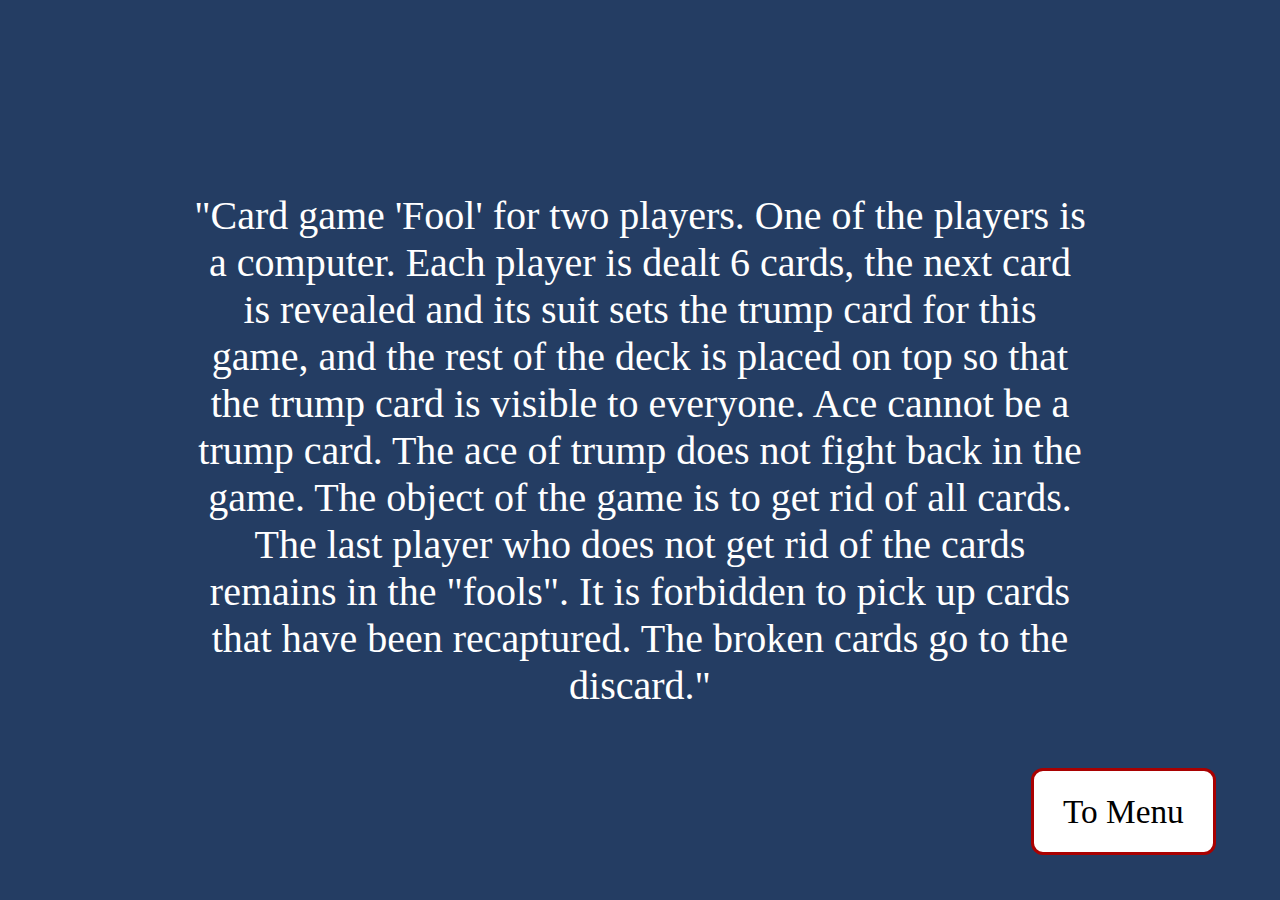
==== html/about.html @ 4045ddab "make card game fool" ====
﻿<!DOCTYPE html>
<html lang="en">
<head>
	<meta charset="UTF-8">
	<meta name="viewport" content="width=device-width, initial-scale=1.0">
	<title>Fool</title>
	<link rel="stylesheet" type="text/css" href="../css/style.css">
</head>
<body>
	<div class="info"><p>"Card game 'Fool' for two players. One of the players is a computer. Each player is dealt 6 cards, the next card is revealed and its suit sets the trump card for this game, and the rest of the deck is placed on top so that the trump card is visible to everyone. Ace cannot be a trump card. The ace of trump does not fight back in the game. The object of the game is to get rid of all cards. The last player who does not get rid of the cards remains in the "fools". It is forbidden to pick up cards that have been recaptured. The broken cards go to the discard."
	</p></div>
	<a href="menu.html" class="ToMenu">To Menu</a>
</body>
</html>
---- css/style.css ----
﻿*{
	margin: 0;
	padding: 0;
	font-size: 25pt;
	font-family: Mistral;
	height: 100%;
	width: 100%;
	background:#243d63;
}
div{
	position: absolute;
	display: inline-block;
}

a{
	text-decoration:none;
}
.info{	
	display: flex;
    	justify-content: center;
	align-items: center;
	width:100%;
	height:100%;
}
p{
	display: flex;
    	justify-content: center;
	align-items: center;
	width: 70%;
	height: 100%;
	color: white;
	text-align: center;
	font-size: 30pt;
}
#Card{
	width:100px;
	height:160px;
	padding: 0;
	border-radius: 16px;
  	background-size: 100% 100%;
	border: 1px solid #000000;
}
.Player #Card:hover{
	top:-40px;
}

.CardDeck{
	top: 40%;
	width:100px;
	height:160px;
	background-position: 50% 50%;
  	background-size: 50% 50%;
  	background-repeat: no-repeat;  
}
.Player,.Computer{
	display: flex;
	flex-wrap: nowrap;
	left: 20%;
	width: 60%;
	height: 20%;
}
.Player{
	bottom:14%;
}
.Computer{
	top: 5%;
}
.Table{
	left: 18%;
	top: 30%;
	width: 74%;
	height: 31%
}
.Attack{
	width: 100%;
	height: 50%;
}
.Defend{
	top: 5%;
	width: 100%;
	height: 50%;
}
.ToMenu{
	position: absolute;
	right: 5%;
	bottom: 5%;
}
button{	
	width: 14%;
	height: 9%;
	background: #fff;
	border-radius: 12px;
	border: 3px solid #a90101;
}
button:hover,a:hover,a.ToMenu:hover {
    background-color: #a52727; 
    color: white;
}
.Start,.About,.Author,a.ToMenu{
	display: flex;
    justify-content: center;
	align-items: center;
	position: absolute;
	background: #fff;
	color: black;
	border-radius: 12px;
	border: 3px solid #a90101;
	width: 14%;
	height: 9%;
}
.Start,.About,.Author{
	left: 43%;
}
.Take,.Stop,.Pass{
	position: absolute;
	left: 43%;
}
.Start{
	top: 25%;
}
.About{
	top: 40%;
}
.Author{
	top: 55%;
}
button.Take,button.Stop,button.Pass{
	bottom: 5%;
}
.Back{
	background-image: url("../deck/back.png");
  	background-size: 100% 100%;
}
.Turn,.MSG{
	display: flex;
    	justify-content: center;
	align-items: center;
	height: 4%;
	width: 25%;
	color: white;
	background: #4c0e30;
	left:37.5%;
	padding:0;
	margin:0;
}
.Turn{
	bottom: 6px;
}
.MSG{
	top: 25%;
	border-radius: 30px;
}

.Hearts_6{
	background-image: url("../deck/heart/h6.png");
}
.Hearts_7{
	background-image: url("../deck/heart/h7.png");
}
.Hearts_8{
	background-image: url("../deck/heart/h8.png");
}
.Hearts_9{
	background-image: url("../deck/heart/h9.png");
}
.Hearts_10{
	background-image: url("../deck/heart/h10.png");
}
.Hearts_Jack{
	background-image: url("../deck/heart/h11.png");
}
.Hearts_Queen{
	background-image: url("../deck/heart/h12.png");
}
.Hearts_King{
	background-image: url("../deck/heart/h13.png");
}
.Hearts_Ace{
	background-image: url("../deck/heart/h1.png");
}

.Clubs_6{
	background-image: url("../deck/Club/c6.png");
}
.Clubs_7{
	background-image: url("../deck/Club/c7.png");
}
.Clubs_8{
	background-image: url("../deck/Club/c8.png");
}
.Clubs_9{
	background-image: url("../deck/Club/c9.png");
}
.Clubs_10{
	background-image: url("../deck/Club/c10.png");
}
.Clubs_Jack{
	background-image: url("../deck/Club/c11.png");
}
.Clubs_Queen{
	background-image: url("../deck/Club/c12.png");
}
.Clubs_King{
	background-image: url("../deck/Club/c13.png");
}
.Clubs_Ace{
	background-image: url("../deck/Club/c1.png");
}

.Spades_6{
	background-image: url("../deck/Spade/s6.png");
}
.Spades_7{
	background-image: url("../deck/Spade/s7.png");
}
.Spades_8{
	background-image: url("../deck/Spade/s8.png");
}
.Spades_9{
	background-image: url("../deck/Spade/s9.png");
}
.Spades_10{
	background-image: url("../deck/Spade/s10.png");
}
.Spades_Jack{
	background-image: url("../deck/Spade/s11.png");
}
.Spades_Queen{
	background-image: url("../deck/Spade/s12.png");
}
.Spades_King{
	background-image: url("../deck/Spade/s13.png");
}
.Spades_Ace{
	background-image: url("../deck/Spade/s1.png");
}

.Diamonds_6{
	background-image: url("../deck/Diamond/d6.png");
}
.Diamonds_7{
	background-image: url("../deck/Diamond/d7.png");
}
.Diamonds_8{
	background-image: url("../deck/Diamond/d8.png");
}
.Diamonds_9{
	background-image: url("../deck/Diamond/d9.png");
}
.Diamonds_10{
	background-image: url("../deck/Diamond/d10.png");
}
.Diamonds_Jack{
	background-image: url("../deck/Diamond/d11.png");
}
.Diamonds_Queen{
	background-image: url("../deck/Diamond/d12.png");
}
.Diamonds_King{
	background-image: url("../deck/Diamond/d13.png");
}
.Diamonds_Ace{
	background-image: url("../deck/Diamond/d1.png");
}
@media screen and (max-width: 1300px) {
.Turn,.MSG{
	display: flex;
    	justify-content: center;
	align-items: center;
	height: 4%;
	width: 36%;
	color: white;
	background: #4c0e30;
	left:32%;
}
}
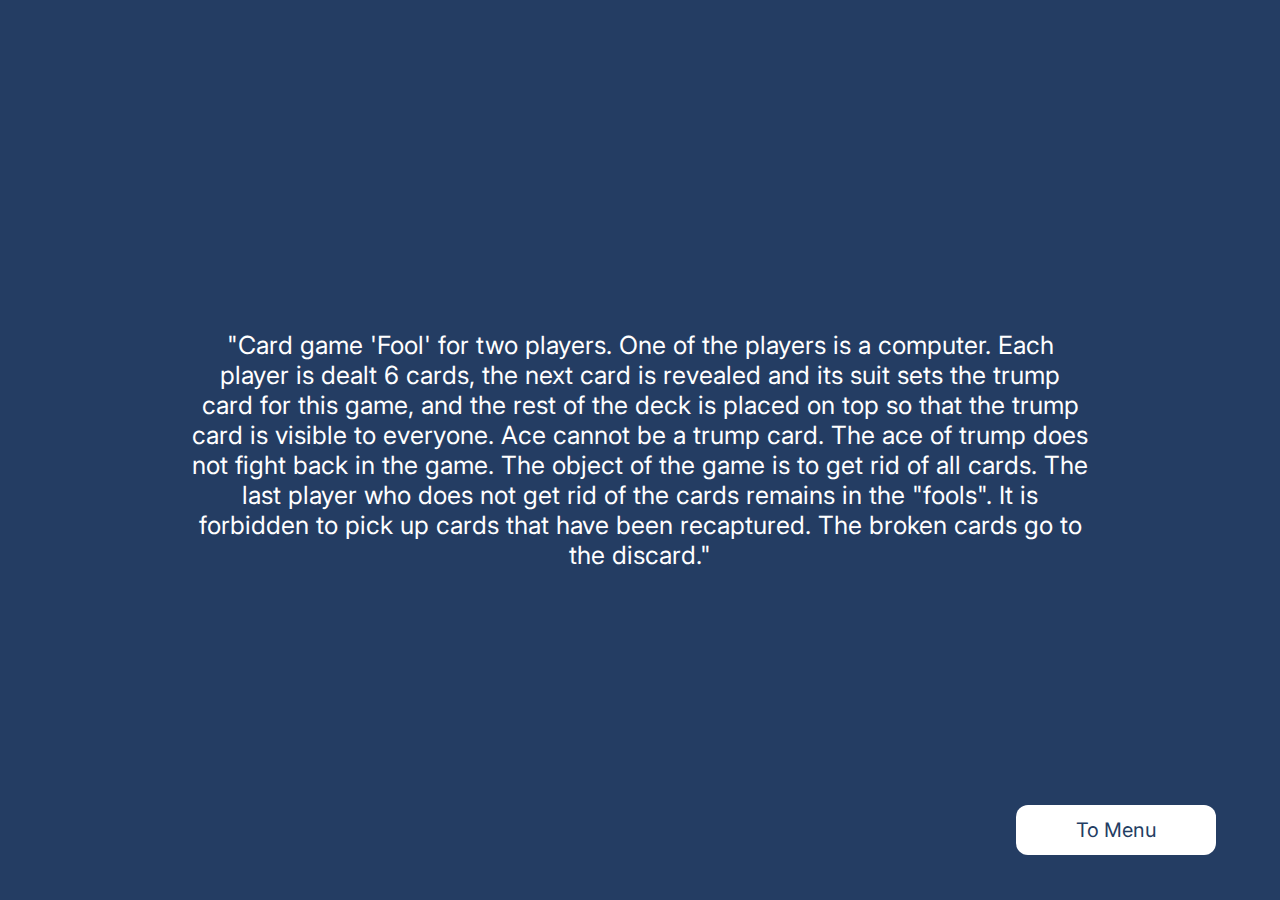
==== commit 1ff461e9: "adaptive version" ====
--- a/html/about.html
+++ b/html/about.html
@@ -1,14 +1,24 @@
 ﻿<!DOCTYPE html>
 <html lang="en">
+
 <head>
 	<meta charset="UTF-8">
 	<meta name="viewport" content="width=device-width, initial-scale=1.0">
 	<title>Fool</title>
 	<link rel="stylesheet" type="text/css" href="../css/style.css">
 </head>
+
 <body>
-	<div class="info"><p>"Card game 'Fool' for two players. One of the players is a computer. Each player is dealt 6 cards, the next card is revealed and its suit sets the trump card for this game, and the rest of the deck is placed on top so that the trump card is visible to everyone. Ace cannot be a trump card. The ace of trump does not fight back in the game. The object of the game is to get rid of all cards. The last player who does not get rid of the cards remains in the "fools". It is forbidden to pick up cards that have been recaptured. The broken cards go to the discard."
-	</p></div>
-	<a href="menu.html" class="ToMenu">To Menu</a>
+	<div class="info">
+		<p>"Card game 'Fool' for two players. One of the players is a computer. Each player is dealt 6 cards, the next
+			card is revealed and its suit sets the trump card for this game, and the rest of the deck is placed on top
+			so that the trump card is visible to everyone. Ace cannot be a trump card. The ace of trump does not fight
+			back in the game. The object of the game is to get rid of all cards. The last player who does not get rid of
+			the cards remains in the "fools". It is forbidden to pick up cards that have been recaptured. The broken
+			cards go to the discard."
+		</p>
+	</div>
+	<a href="menu.html" class="ToMenu menu">To Menu</a>
 </body>
+
 </html>--- a/css/style.css
+++ b/css/style.css
@@ -1,276 +1,380 @@
-﻿*{
+﻿@import url('https://fonts.googleapis.com/css2?family=Inter:wght@800&display=swap');
+
+* {
 	margin: 0;
 	padding: 0;
-	font-size: 25pt;
-	font-family: Mistral;
+	font-size: 25px;
+	font-family: 'Inter', sans-serif;
 	height: 100%;
 	width: 100%;
-	background:#243d63;
-}
-div{
+	background: #243d63;
+}
+
+div {
 	position: absolute;
 	display: inline-block;
 }
 
-a{
-	text-decoration:none;
-}
-.info{	
-	display: flex;
-    	justify-content: center;
+a {
+	text-decoration: none;
+}
+
+.info {
+	display: flex;
+	justify-content: center;
 	align-items: center;
-	width:100%;
-	height:100%;
-}
-p{
-	display: flex;
-    	justify-content: center;
+	width: 100%;
+	height: 100%;
+}
+
+p {
+	display: flex;
+	justify-content: center;
 	align-items: center;
 	width: 70%;
 	height: 100%;
 	color: white;
 	text-align: center;
-	font-size: 30pt;
-}
-#Card{
-	width:100px;
-	height:160px;
+}
+
+#Card {
+	width: 70px;
+	height: 100px;
 	padding: 0;
-	border-radius: 16px;
-  	background-size: 100% 100%;
+	border-radius: 15px;
+	background-size: 100% 100%;
 	border: 1px solid #000000;
 }
-.Player #Card:hover{
-	top:-40px;
-}
-
-.CardDeck{
+
+.Player #Card:hover {
+	top: -10px;
+	cursor: pointer;
+}
+
+.CardDeck {
 	top: 40%;
-	width:100px;
-	height:160px;
-	background-position: 50% 50%;
-  	background-size: 50% 50%;
-  	background-repeat: no-repeat;  
-}
-.Player,.Computer{
+	width: 100px;
+	height: 120px;
+	background-position: 38% 50%;
+	background-size: 50% 50%;
+	background-repeat: no-repeat;
+}
+
+.Player, .Computer {
 	display: flex;
 	flex-wrap: nowrap;
 	left: 20%;
 	width: 60%;
 	height: 20%;
 }
-.Player{
-	bottom:14%;
-}
-.Computer{
+
+.Player {
+	bottom: 14%;
+}
+
+.Computer {
 	top: 5%;
 }
-.Table{
+
+.Table {
 	left: 18%;
 	top: 30%;
 	width: 74%;
 	height: 31%
 }
-.Attack{
+
+.Attack {
 	width: 100%;
 	height: 50%;
 }
-.Defend{
+
+.Defend {
 	top: 5%;
 	width: 100%;
 	height: 50%;
 }
-.ToMenu{
+
+.ToMenu {
 	position: absolute;
 	right: 5%;
 	bottom: 5%;
 }
-button{	
-	width: 14%;
-	height: 9%;
-	background: #fff;
-	border-radius: 12px;
-	border: 3px solid #a90101;
-}
-button:hover,a:hover,a.ToMenu:hover {
-    background-color: #a52727; 
-    color: white;
-}
-.Start,.About,.Author,a.ToMenu{
-	display: flex;
-    justify-content: center;
+
+button:hover, a:hover, .ToMenu:hover {
+	background-color: #a52727;
+	color: white;
+}
+
+button, .Start, .About, .Author, .ToMenu, .Take, .Stop, .Pass {
+	display: flex;
+	justify-content: center;
 	align-items: center;
 	position: absolute;
 	background: #fff;
-	color: black;
+	color: #243d63;
+	width: 200px;
+	height: 50px;
 	border-radius: 12px;
-	border: 3px solid #a90101;
-	width: 14%;
-	height: 9%;
-}
-.Start,.About,.Author{
-	left: 43%;
-}
-.Take,.Stop,.Pass{
+	border: none;
+	cursor: pointer;
+	font-size: 20px;
+}
+
+.Start, .About, .Author {
+	left: calc(50% - 100px);
+}
+
+.Take, .Stop, .Pass {
 	position: absolute;
 	left: 43%;
 }
-.Start{
+
+.Start {
 	top: 25%;
 }
-.About{
+
+.About {
 	top: 40%;
 }
-.Author{
+
+.Author {
 	top: 55%;
 }
-button.Take,button.Stop,button.Pass{
+
+button.Take, button.Stop, button.Pass {
 	bottom: 5%;
 }
-.Back{
+
+.Back {
 	background-image: url("../deck/back.png");
-  	background-size: 100% 100%;
-}
-.Turn,.MSG{
-	display: flex;
-    	justify-content: center;
+	background-size: 100% 100%;
+}
+
+.Turn, .MSG {
+	display: flex;
+	justify-content: center;
 	align-items: center;
 	height: 4%;
-	width: 25%;
+	width: 100%;
 	color: white;
-	background: #4c0e30;
-	left:37.5%;
-	padding:0;
-	margin:0;
-}
-.Turn{
-	bottom: 6px;
-}
-.MSG{
+	padding: 0;
+	margin: 0;
+}
+
+
+.MSG {
 	top: 25%;
 	border-radius: 30px;
 }
 
-.Hearts_6{
+.Hearts_6 {
 	background-image: url("../deck/heart/h6.png");
 }
-.Hearts_7{
+
+.Hearts_7 {
 	background-image: url("../deck/heart/h7.png");
 }
-.Hearts_8{
+
+.Hearts_8 {
 	background-image: url("../deck/heart/h8.png");
 }
-.Hearts_9{
+
+.Hearts_9 {
 	background-image: url("../deck/heart/h9.png");
 }
-.Hearts_10{
+
+.Hearts_10 {
 	background-image: url("../deck/heart/h10.png");
 }
-.Hearts_Jack{
+
+.Hearts_Jack {
 	background-image: url("../deck/heart/h11.png");
 }
-.Hearts_Queen{
+
+.Hearts_Queen {
 	background-image: url("../deck/heart/h12.png");
 }
-.Hearts_King{
+
+.Hearts_King {
 	background-image: url("../deck/heart/h13.png");
 }
-.Hearts_Ace{
+
+.Hearts_Ace {
 	background-image: url("../deck/heart/h1.png");
 }
 
-.Clubs_6{
-	background-image: url("../deck/Club/c6.png");
-}
-.Clubs_7{
-	background-image: url("../deck/Club/c7.png");
-}
-.Clubs_8{
-	background-image: url("../deck/Club/c8.png");
-}
-.Clubs_9{
-	background-image: url("../deck/Club/c9.png");
-}
-.Clubs_10{
-	background-image: url("../deck/Club/c10.png");
-}
-.Clubs_Jack{
-	background-image: url("../deck/Club/c11.png");
-}
-.Clubs_Queen{
-	background-image: url("../deck/Club/c12.png");
-}
-.Clubs_King{
-	background-image: url("../deck/Club/c13.png");
-}
-.Clubs_Ace{
-	background-image: url("../deck/Club/c1.png");
-}
-
-.Spades_6{
-	background-image: url("../deck/Spade/s6.png");
-}
-.Spades_7{
-	background-image: url("../deck/Spade/s7.png");
-}
-.Spades_8{
-	background-image: url("../deck/Spade/s8.png");
-}
-.Spades_9{
-	background-image: url("../deck/Spade/s9.png");
-}
-.Spades_10{
-	background-image: url("../deck/Spade/s10.png");
-}
-.Spades_Jack{
-	background-image: url("../deck/Spade/s11.png");
-}
-.Spades_Queen{
-	background-image: url("../deck/Spade/s12.png");
-}
-.Spades_King{
-	background-image: url("../deck/Spade/s13.png");
-}
-.Spades_Ace{
-	background-image: url("../deck/Spade/s1.png");
-}
-
-.Diamonds_6{
-	background-image: url("../deck/Diamond/d6.png");
-}
-.Diamonds_7{
-	background-image: url("../deck/Diamond/d7.png");
-}
-.Diamonds_8{
-	background-image: url("../deck/Diamond/d8.png");
-}
-.Diamonds_9{
-	background-image: url("../deck/Diamond/d9.png");
-}
-.Diamonds_10{
-	background-image: url("../deck/Diamond/d10.png");
-}
-.Diamonds_Jack{
-	background-image: url("../deck/Diamond/d11.png");
-}
-.Diamonds_Queen{
-	background-image: url("../deck/Diamond/d12.png");
-}
-.Diamonds_King{
-	background-image: url("../deck/Diamond/d13.png");
-}
-.Diamonds_Ace{
-	background-image: url("../deck/Diamond/d1.png");
-}
-@media screen and (max-width: 1300px) {
-.Turn,.MSG{
-	display: flex;
-    	justify-content: center;
-	align-items: center;
-	height: 4%;
-	width: 36%;
-	color: white;
-	background: #4c0e30;
-	left:32%;
-}
+.Clubs_6 {
+	background-image: url("../deck/club/c6.png");
+}
+
+.Clubs_7 {
+	background-image: url("../deck/club/c7.png");
+}
+
+.Clubs_8 {
+	background-image: url("../deck/club/c8.png");
+}
+
+.Clubs_9 {
+	background-image: url("../deck/club/c9.png");
+}
+
+.Clubs_10 {
+	background-image: url("../deck/club/c10.png");
+}
+
+.Clubs_Jack {
+	background-image: url("../deck/club/c11.png");
+}
+
+.Clubs_Queen {
+	background-image: url("../deck/club/c12.png");
+}
+
+.Clubs_King {
+	background-image: url("../deck/club/c13.png");
+}
+
+.Clubs_Ace {
+	background-image: url("../deck/club/c1.png");
+}
+
+.Spades_6 {
+	background-image: url("../deck/spade/s6.png");
+}
+
+.Spades_7 {
+	background-image: url("../deck/spade/s7.png");
+}
+
+.Spades_8 {
+	background-image: url("../deck/spade/s8.png");
+}
+
+.Spades_9 {
+	background-image: url("../deck/spade/s9.png");
+}
+
+.Spades_10 {
+	background-image: url("../deck/spade/s10.png");
+}
+
+.Spades_Jack {
+	background-image: url("../deck/spade/s11.png");
+}
+
+.Spades_Queen {
+	background-image: url("../deck/spade/s12.png");
+}
+
+.Spades_King {
+	background-image: url("../deck/spade/s13.png");
+}
+
+.Spades_Ace {
+	background-image: url("../deck/spade/s1.png");
+}
+
+.Diamonds_6 {
+	background-image: url("../deck/diamond/d6.png");
+}
+
+.Diamonds_7 {
+	background-image: url("../deck/diamond/d7.png");
+}
+
+.Diamonds_8 {
+	background-image: url("../deck/diamond/d8.png");
+}
+
+.Diamonds_9 {
+	background-image: url("../deck/diamond/d9.png");
+}
+
+.Diamonds_10 {
+	background-image: url("../deck/diamond/d10.png");
+}
+
+.Diamonds_Jack {
+	background-image: url("../deck/diamond/d11.png");
+}
+
+.Diamonds_Queen {
+	background-image: url("../deck/diamond/d12.png");
+}
+
+.Diamonds_King {
+	background-image: url("../deck/diamond/d13.png");
+}
+
+.Diamonds_Ace {
+	background-image: url("../deck/diamond/d1.png");
+}
+
+@media screen and (max-width: 800px) {
+	* {
+		font-size: 20px;
+	}
+
+	.Take, .Stop, .Pass {
+		position: absolute;
+		left: 5%;
+	}
+
+	#Card {
+		width: 50px;
+		height: 75px;
+	}
+
+	.CardDeck {
+		width: 35px;
+		height: 98px;
+	}
+}
+
+@media screen and (max-width: 570px) {
+
+
+	* {
+		font-size: 15px;
+	}
+
+	.ToMenu menu {
+		left: calc(50% - 100px)
+	}
+
+	.ToMenu, .Take, .Stop, .Pass {
+
+		width: 100px;
+		height: 50px;
+
+	}
+
+}
+
+@media screen and (max-width: 340px) {
+	* {
+		font-size: 10px;
+	}
+
+	button, .Start, .About, .Author, .ToMenu menu {
+
+		width: 150px;
+		height: 50px;
+
+	}
+
+	.Start, .About, .Author, .ToMenu menu {
+		left: calc(50% - 75px);
+	}
+
+	#Card {
+		width: 30px;
+		height: 50px;
+	}
+
+	.CardDeck {
+		width: 22px;
+		height: 60px;
+	}
 }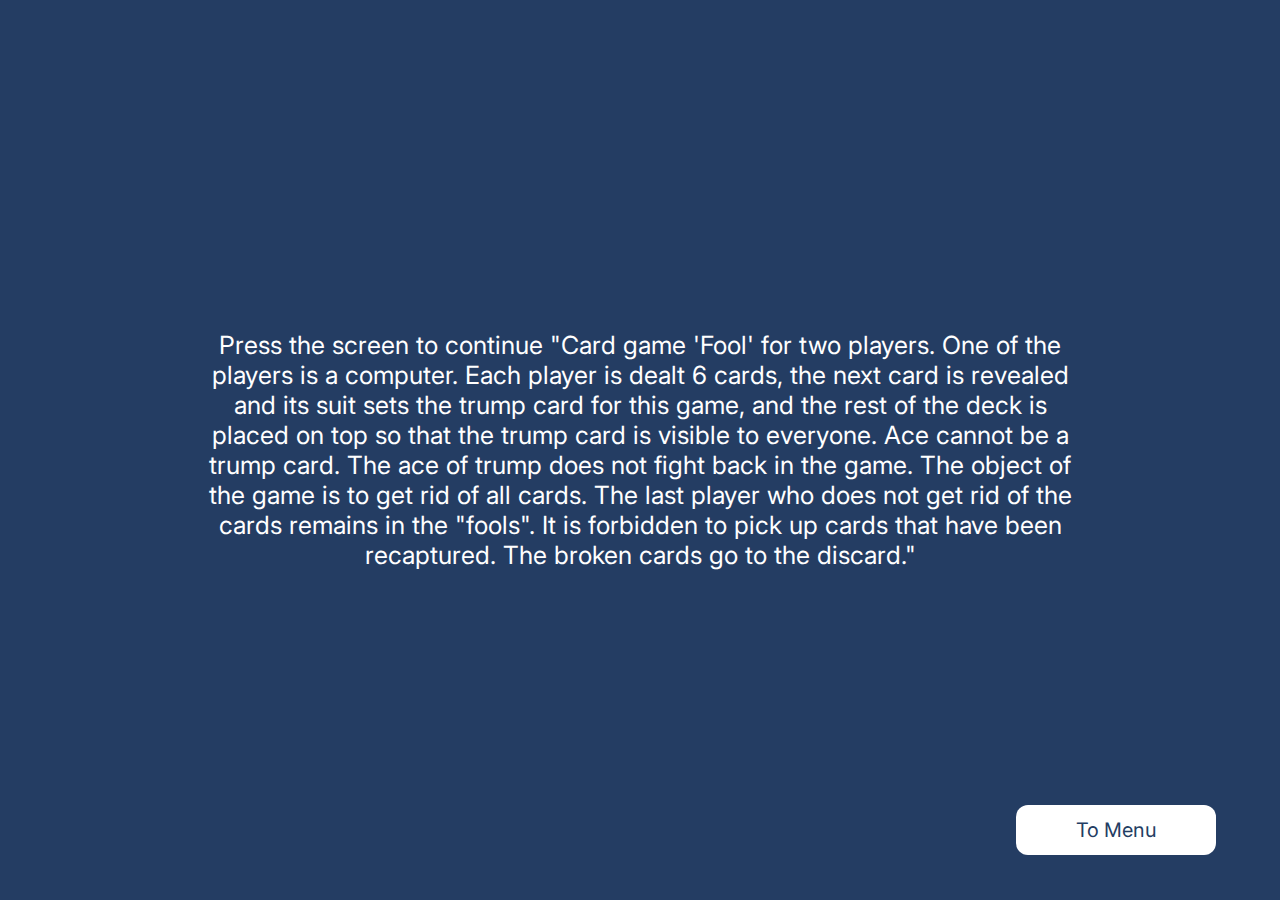
==== commit ec5000bb: "adaptive version" ====
--- a/html/about.html
+++ b/html/about.html
@@ -10,7 +10,8 @@
 
 <body>
 	<div class="info">
-		<p>"Card game 'Fool' for two players. One of the players is a computer. Each player is dealt 6 cards, the next
+		<p>Press the screen to continue
+			"Card game 'Fool' for two players. One of the players is a computer. Each player is dealt 6 cards, the next
 			card is revealed and its suit sets the trump card for this game, and the rest of the deck is placed on top
 			so that the trump card is visible to everyone. Ace cannot be a trump card. The ace of trump does not fight
 			back in the game. The object of the game is to get rid of all cards. The last player who does not get rid of
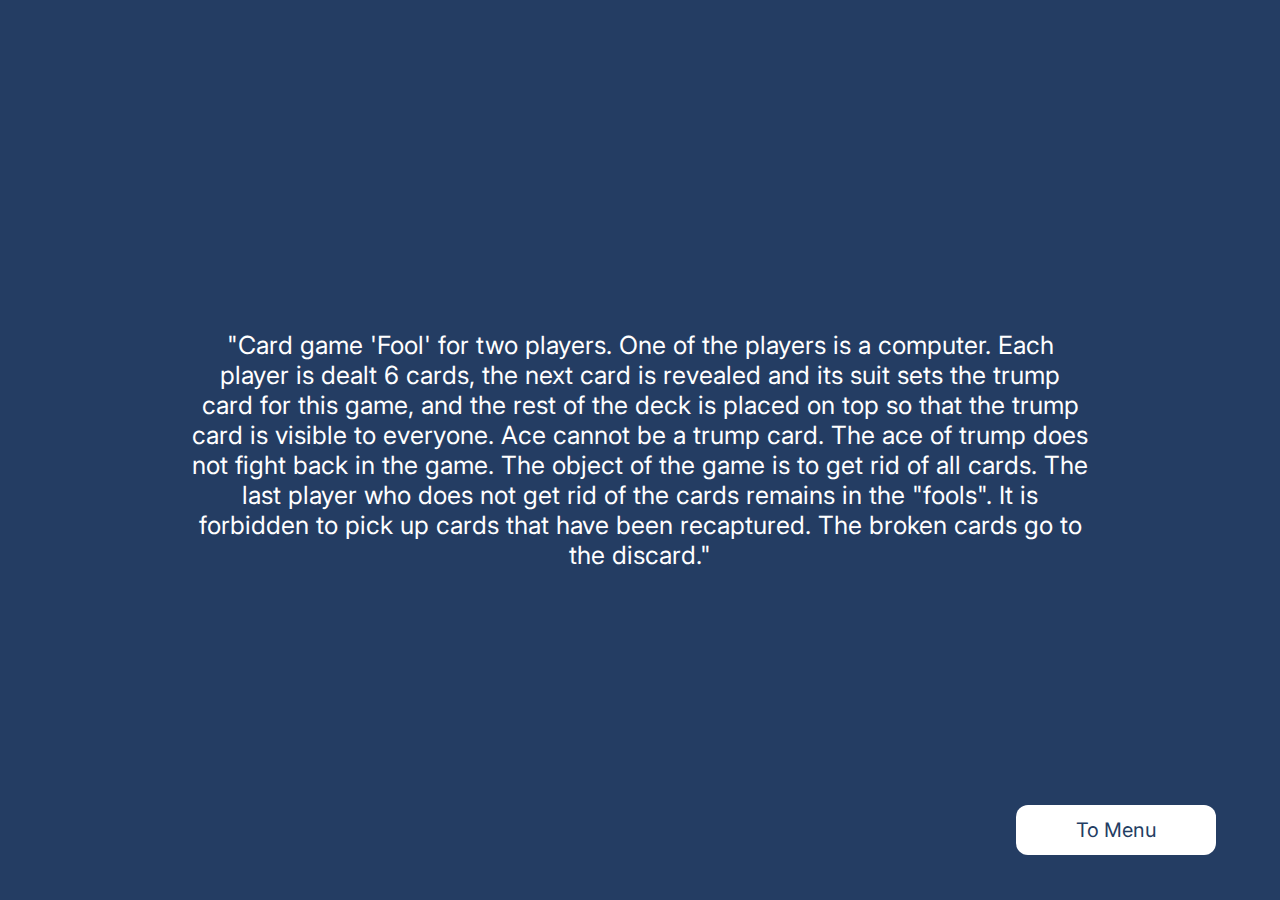
==== commit 94259918: "Update about.html" ====
--- a/html/about.html
+++ b/html/about.html
@@ -9,17 +9,23 @@
 </head>
 
 <body>
-	<div class="info">
-		<p>Press the screen to continue
-			"Card game 'Fool' for two players. One of the players is a computer. Each player is dealt 6 cards, the next
-			card is revealed and its suit sets the trump card for this game, and the rest of the deck is placed on top
-			so that the trump card is visible to everyone. Ace cannot be a trump card. The ace of trump does not fight
-			back in the game. The object of the game is to get rid of all cards. The last player who does not get rid of
-			the cards remains in the "fools". It is forbidden to pick up cards that have been recaptured. The broken
-			cards go to the discard."
-		</p>
+	<div class="counter">
+		<div class="info">
+			<p>
+				"Card game 'Fool' for two players. One of the players is a computer. Each player is dealt 6 cards, the
+				next
+				card is revealed and its suit sets the trump card for this game, and the rest of the deck is placed on
+				top
+				so that the trump card is visible to everyone. Ace cannot be a trump card. The ace of trump does not
+				fight
+				back in the game. The object of the game is to get rid of all cards. The last player who does not get
+				rid of
+				the cards remains in the "fools". It is forbidden to pick up cards that have been recaptured. The broken
+				cards go to the discard."
+			</p>
+		</div>
+		<a href="menu.html" class="ToMenu menu">To Menu</a>
 	</div>
-	<a href="menu.html" class="ToMenu menu">To Menu</a>
 </body>
 
-</html>+</html>
--- a/css/style.css
+++ b/css/style.css
@@ -377,4 +377,21 @@
 		width: 22px;
 		height: 60px;
 	}
+}
+
+@media screen and (max-height: 570px) {
+	.Game, body, .counter {
+		height: 570px;
+		overflow-y: scroll;
+
+	}
+}
+
+@media screen and (max-width: 300px) {
+
+	.Game, body, .counter {
+		width: 300px;
+		overflow-x: scroll;
+
+	}
 }